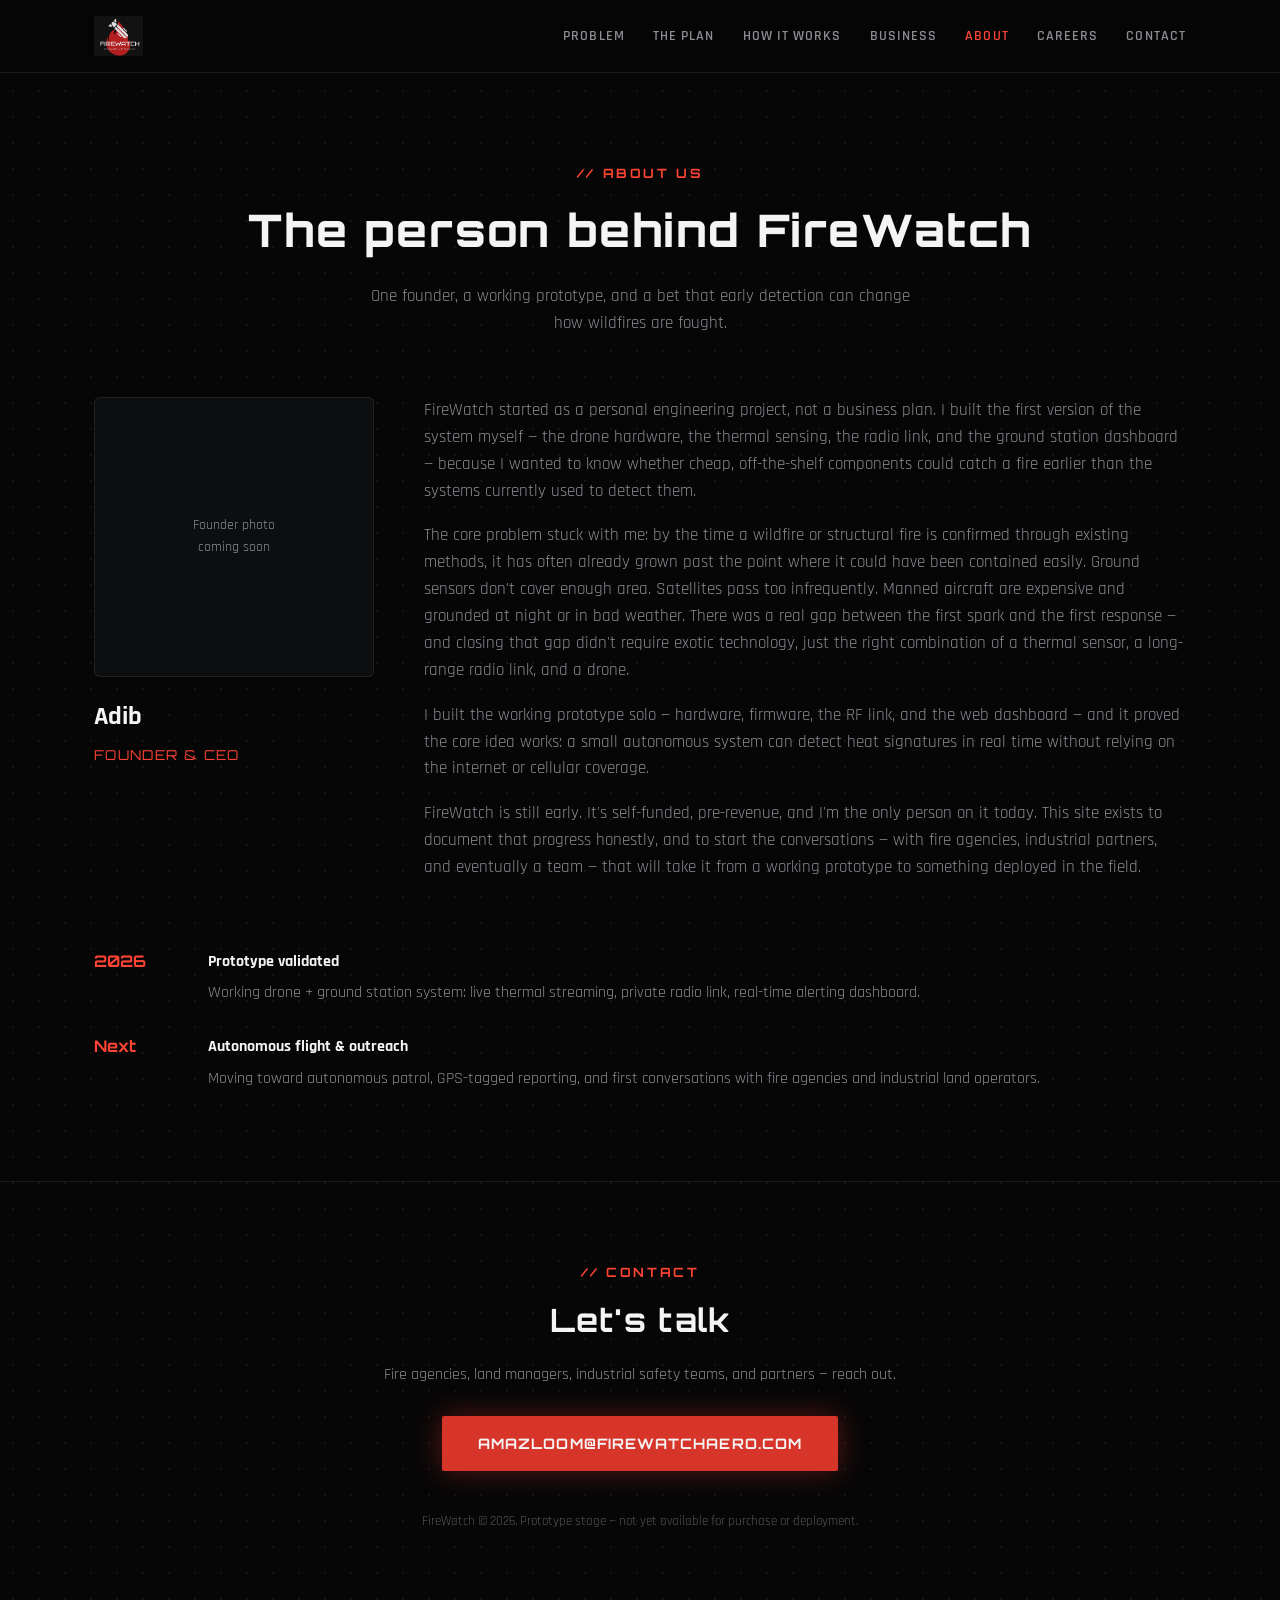
==== about.html @ 7642a11f "Sync local site files" ====
<!DOCTYPE html>
<html lang="en">
<head>
<meta charset="UTF-8">
<meta name="viewport" content="width=device-width, initial-scale=1.0">
<title>About — FireWatch</title>
<meta name="description" content="FireWatch was founded by Adib to close the gap between the first spark and the first responder.">
<link rel="preconnect" href="https://fonts.googleapis.com">
<link rel="preconnect" href="https://fonts.gstatic.com" crossorigin>
<link href="https://fonts.googleapis.com/css2?family=Orbitron:wght@600;700;800;900&family=Rajdhani:wght@400;500;600;700&display=swap" rel="stylesheet">
<link rel="stylesheet" href="assets/styles.css">
<link rel="icon" href="assets/favicon.ico" sizes="any">
<link rel="icon" type="image/png" href="assets/favicon-32.png">
<link rel="apple-touch-icon" href="assets/apple-touch-icon.png">
</head>
<body>

<nav>
  <div class="container">
    <a class="brand-mark" href="index.html">
      <img src="assets/logo.jpg" alt="FireWatch logo">
    </a>
    <ul>
      <li><a href="index.html#problem">Problem</a></li>
      <li><a href="index.html#plan">The Plan</a></li>
      <li><a href="index.html#how">How It Works</a></li>
      <li><a href="index.html#model">Business</a></li>
      <li><a href="about.html" class="active">About</a></li>
      <li><a href="careers.html">Careers</a></li>
      <li><a href="index.html#contact">Contact</a></li>
    </ul>
  </div>
</nav>

<header class="page-hero">
  <div class="container">
    <span class="section-tag">// About Us</span>
    <h1>The person behind FireWatch</h1>
    <p>One founder, a working prototype, and a bet that early detection can change how wildfires are fought.</p>
  </div>
</header>

<section style="border-top: none; padding-top: 0;">
  <div class="container">
    <div class="about-grid">
      <div>
        <div class="about-photo">
          <!-- Replace this placeholder with the founder photo: assets/adib.jpg -->
          <div class="placeholder">Founder photo<br>coming soon</div>
        </div>
        <div class="about-name">Adib</div>
        <div class="about-role">Founder &amp; CEO</div>
      </div>

      <div class="about-text">
        <p>FireWatch started as a personal engineering project, not a business plan. I built the first version of the system myself — the drone hardware, the thermal sensing, the radio link, and the ground station dashboard — because I wanted to know whether cheap, off-the-shelf components could catch a fire earlier than the systems currently used to detect them.</p>
        <p>The core problem stuck with me: by the time a wildfire or structural fire is confirmed through existing methods, it has often already grown past the point where it could have been contained easily. Ground sensors don't cover enough area. Satellites pass too infrequently. Manned aircraft are expensive and grounded at night or in bad weather. There was a real gap between the first spark and the first response — and closing that gap didn't require exotic technology, just the right combination of a thermal sensor, a long-range radio link, and a drone.</p>
        <p>I built the working prototype solo — hardware, firmware, the RF link, and the web dashboard — and it proved the core idea works: a small autonomous system can detect heat signatures in real time without relying on the internet or cellular coverage.</p>
        <p>FireWatch is still early. It's self-funded, pre-revenue, and I'm the only person on it today. This site exists to document that progress honestly, and to start the conversations — with fire agencies, industrial partners, and eventually a team — that will take it from a working prototype to something deployed in the field.</p>
      </div>
    </div>

    <div class="timeline">
      <div class="timeline-item">
        <div class="timeline-year">2026</div>
        <div>
          <h4>Prototype validated</h4>
          <p>Working drone + ground station system: live thermal streaming, private radio link, real-time alerting dashboard.</p>
        </div>
      </div>
      <div class="timeline-item">
        <div class="timeline-year">Next</div>
        <div>
          <h4>Autonomous flight &amp; outreach</h4>
          <p>Moving toward autonomous patrol, GPS-tagged reporting, and first conversations with fire agencies and industrial land operators.</p>
        </div>
      </div>
    </div>
  </div>
</section>

<footer id="contact">
  <div class="container">
    <span class="section-tag">// Contact</span>
    <h2>Let's talk</h2>
    <p>Fire agencies, land managers, industrial safety teams, and partners — reach out.</p>
    <a class="cta-btn" href="mailto:amazloom@firewatchaero.com">amazloom@firewatchaero.com</a>
    <div class="fine-print">FireWatch © 2026. Prototype stage — not yet available for purchase or deployment.</div>
  </div>
</footer>

</body>
</html>
---- assets/styles.css ----
:root {
  --black: #060607;
  --panel: #0D0E10;
  --panel-2: #141517;
  --red: #D8352A;
  --red-glow: #ff4433;
  --white: #F4F4F5;
  --grey: #8B8D93;
  --line: rgba(255,255,255,0.08);
}
* { margin: 0; padding: 0; box-sizing: border-box; }
html { scroll-behavior: smooth; }
body {
  font-family: 'Rajdhani', sans-serif;
  background: var(--black);
  color: var(--white);
  line-height: 1.6;
  background-image:
    radial-gradient(circle, rgba(255,255,255,0.06) 1px, transparent 1px);
  background-size: 26px 26px;
}
.container { max-width: 1140px; margin: 0 auto; padding: 0 24px; }
h1, h2, h3, .brand {
  font-family: 'Orbitron', sans-serif;
  letter-spacing: 0.04em;
}
a { color: var(--red-glow); }

/* NAV */
nav {
  position: sticky; top: 0; z-index: 50;
  background: rgba(6,6,7,0.85);
  backdrop-filter: blur(8px);
  border-bottom: 1px solid var(--line);
}
nav .container {
  display: flex; align-items: center; justify-content: space-between;
  height: 72px;
}
.brand-mark { display: flex; align-items: center; gap: 12px; text-decoration: none; }
.brand-mark img { height: 40px; width: auto; }
.brand-mark span { font-weight: 800; font-size: 1.1rem; }
nav ul { display: flex; gap: 28px; list-style: none; }
nav ul a {
  color: var(--grey); text-decoration: none; font-weight: 600;
  font-size: 0.85rem; letter-spacing: 0.08em; text-transform: uppercase;
  transition: color 0.2s;
}
nav ul a:hover, nav ul a.active { color: var(--red-glow); }

/* HERO */
header.hero {
  padding: 120px 0 90px;
  text-align: center;
  position: relative;
  overflow: hidden;
}
.hero-glow {
  position: absolute;
  top: -180px; left: 50%; transform: translateX(-50%);
  width: 700px; height: 500px;
  background: radial-gradient(circle, rgba(216,53,42,0.35), transparent 65%);
  filter: blur(10px);
  z-index: 0;
}
header.hero .container { position: relative; z-index: 1; }
.hero-logo { width: 220px; margin: 0 auto 20px; display: block; filter: drop-shadow(0 0 40px rgba(216,53,42,0.5)); }
header.hero h1 {
  font-size: 4rem; font-weight: 900; color: var(--white);
  text-shadow: 0 0 30px rgba(216,53,42,0.4);
}
.hero-sub {
  color: var(--red-glow); font-family: 'Orbitron', sans-serif;
  font-weight: 700; font-size: 1.05rem; letter-spacing: 0.25em;
  text-transform: uppercase; margin-top: 14px;
}
.hero-desc {
  color: var(--grey); max-width: 600px; margin: 24px auto 0;
  font-size: 1.15rem;
}
.hero-badge {
  display: inline-block; margin-top: 28px;
  border: 1px solid var(--red); color: var(--red-glow);
  padding: 7px 18px; border-radius: 2px; font-size: 0.8rem;
  font-weight: 700; letter-spacing: 0.12em; text-transform: uppercase;
  font-family: 'Orbitron', sans-serif;
}

/* PAGE HEADER (for About / Careers) */
header.page-hero {
  padding: 90px 0 60px;
  text-align: center;
  position: relative;
  overflow: hidden;
}
header.page-hero .container { position: relative; z-index: 1; }
header.page-hero h1 { font-size: 2.8rem; font-weight: 800; }
header.page-hero p { color: var(--grey); max-width: 560px; margin: 16px auto 0; font-size: 1.05rem; }

/* STATS */
.stats {
  display: grid; grid-template-columns: repeat(3, 1fr); gap: 1px;
  background: var(--line); border: 1px solid var(--line);
  margin-top: 60px;
}
.stat {
  background: var(--panel); padding: 32px 24px; text-align: center;
}
.stat-num {
  font-family: 'Orbitron', sans-serif; font-weight: 800;
  font-size: 2.4rem; color: var(--red-glow);
  text-shadow: 0 0 20px rgba(216,53,42,0.5);
}
.stat-label { color: var(--grey); font-size: 0.9rem; margin-top: 6px; }

section { padding: 90px 0; border-top: 1px solid var(--line); }
.section-tag {
  color: var(--red-glow); font-family: 'Orbitron', sans-serif;
  font-size: 0.8rem; font-weight: 700; letter-spacing: 0.2em;
  text-transform: uppercase; margin-bottom: 12px; display: block;
}
section h2 { font-size: 2.2rem; font-weight: 800; margin-bottom: 20px; }
section > .container > p.lead {
  color: var(--grey); max-width: 700px; font-size: 1.1rem; margin-bottom: 40px;
}

/* PROBLEM CARDS */
.grid-3 { display: grid; grid-template-columns: repeat(3, 1fr); gap: 20px; }
.card {
  background: var(--panel); border: 1px solid var(--line); padding: 28px;
  border-radius: 4px; position: relative; overflow: hidden;
}
.card::before {
  content: ""; position: absolute; top: 0; left: 0; width: 3px; height: 100%;
  background: var(--red);
}
.card h3 { font-size: 1rem; margin-bottom: 10px; font-weight: 700; }
.card p { color: var(--grey); font-size: 0.95rem; }
.card .x { color: var(--red-glow); }

/* PIPELINE */
.pipeline {
  display: grid; grid-template-columns: repeat(5, 1fr); gap: 16px; margin-top: 20px;
}
.pipe-step {
  background: var(--panel); border: 1px solid var(--line); padding: 22px 18px;
  border-radius: 4px; text-align: left; position: relative;
}
.pipe-num {
  font-family: 'Orbitron', sans-serif; color: var(--red-glow);
  font-weight: 800; font-size: 1.4rem; margin-bottom: 10px;
}
.pipe-step h4 { font-size: 0.95rem; margin-bottom: 8px; font-weight: 700; }
.pipe-step p { color: var(--grey); font-size: 0.85rem; }

/* ROADMAP / PLAN - visual diagrams */
.roadmap { display: flex; flex-direction: column; gap: 60px; margin-top: 50px; }
.roadmap-item {
  display: grid; grid-template-columns: 1fr 1fr; gap: 50px; align-items: center;
}
.roadmap-item.reverse { direction: rtl; }
.roadmap-item.reverse > * { direction: ltr; }
.roadmap-visual {
  background: var(--panel); border: 1px solid var(--line); border-radius: 6px;
  padding: 30px; display: flex; align-items: center; justify-content: center;
  min-height: 260px;
}
.roadmap-phase {
  font-family: 'Orbitron', sans-serif; color: var(--red-glow);
  font-size: 0.8rem; font-weight: 700; letter-spacing: 0.15em;
  text-transform: uppercase; margin-bottom: 10px;
}
.roadmap-text h3 { font-size: 1.5rem; margin-bottom: 14px; }
.roadmap-text p { color: var(--grey); font-size: 1rem; }
.roadmap-status {
  display: inline-block; margin-top: 16px; font-size: 0.78rem; font-weight: 700;
  letter-spacing: 0.1em; text-transform: uppercase; padding: 5px 12px; border-radius: 2px;
}
.roadmap-status.live { background: rgba(216,53,42,0.15); color: var(--red-glow); border: 1px solid var(--red); }
.roadmap-status.next { background: rgba(255,255,255,0.06); color: var(--grey); border: 1px solid var(--line); }

/* BUSINESS MODEL */
.model-grid { display: grid; grid-template-columns: repeat(3, 1fr); gap: 20px; }
.model-card {
  background: var(--panel); border: 1px solid var(--line); border-radius: 4px;
  padding: 28px; text-align: center;
}
.model-card.active { border-color: var(--red); background: var(--panel-2); }
.model-tag {
  font-family: 'Orbitron', sans-serif; font-size: 0.7rem; font-weight: 700;
  letter-spacing: 0.15em; text-transform: uppercase; color: var(--grey);
  border: 1px solid var(--line); display: inline-block; padding: 4px 10px; margin-bottom: 16px;
}
.model-card.active .model-tag { color: var(--red-glow); border-color: var(--red); }
.model-card h4 { font-size: 1.1rem; margin-bottom: 10px; }
.model-card p { color: var(--grey); font-size: 0.9rem; }

/* ABOUT PAGE */
.about-grid {
  display: grid; grid-template-columns: 280px 1fr; gap: 50px; align-items: start;
}
.about-photo {
  width: 100%; aspect-ratio: 1/1; border-radius: 6px; overflow: hidden;
  border: 1px solid var(--line); background: var(--panel);
  display: flex; align-items: center; justify-content: center;
}
.about-photo img { width: 100%; height: 100%; object-fit: cover; display: block; }
.about-photo .placeholder { color: var(--grey); font-size: 0.85rem; text-align: center; padding: 20px; }
.about-name { font-size: 1.6rem; font-weight: 800; margin-top: 20px; }
.about-role { color: var(--red-glow); font-family: 'Orbitron', sans-serif; font-size: 0.85rem; letter-spacing: 0.1em; text-transform: uppercase; margin-top: 6px; }
.about-text p { color: var(--grey); font-size: 1.05rem; margin-bottom: 18px; }
.about-text h3 { font-size: 1rem; margin: 10px 0; }

.timeline { margin-top: 50px; display: flex; flex-direction: column; gap: 28px; }
.timeline-item { display: grid; grid-template-columns: 90px 1fr; gap: 24px; }
.timeline-year { font-family: 'Orbitron', sans-serif; color: var(--red-glow); font-weight: 700; }
.timeline-item p { color: var(--grey); }
.timeline-item h4 { font-size: 1rem; margin-bottom: 6px; }

/* CAREERS PAGE */
.careers-empty {
  border: 1px dashed var(--line); border-radius: 6px; padding: 60px 30px;
  text-align: center; background: var(--panel);
}
.careers-empty h3 { font-size: 1.3rem; margin-bottom: 12px; }
.careers-empty p { color: var(--grey); max-width: 480px; margin: 0 auto 24px; }
.roles-list { display: flex; flex-direction: column; gap: 16px; margin-top: 30px; }

/* FOOTER */
footer { padding: 80px 0 100px; border-top: 1px solid var(--line); text-align: center; }
footer h2 { font-size: 2rem; margin-bottom: 16px; }
footer p { color: var(--grey); margin-bottom: 28px; }
.cta-btn {
  display: inline-block; background: var(--red); color: var(--white);
  font-family: 'Orbitron', sans-serif; font-weight: 700; letter-spacing: 0.08em;
  text-transform: uppercase; text-decoration: none; padding: 16px 36px;
  border-radius: 2px; font-size: 0.9rem;
  box-shadow: 0 0 30px rgba(216,53,42,0.4);
}
.fine-print { margin-top: 40px; color: #55565C; font-size: 0.8rem; }

@media (max-width: 900px) {
  .grid-3, .model-grid { grid-template-columns: 1fr; }
  .pipeline { grid-template-columns: 1fr 1fr; }
  .roadmap-item, .roadmap-item.reverse { grid-template-columns: 1fr; direction: ltr; }
  .about-grid { grid-template-columns: 1fr; }
  .about-photo { max-width: 280px; }
}
@media (max-width: 600px) {
  header.hero h1 { font-size: 2.6rem; }
  .stats { grid-template-columns: 1fr; }
  .pipeline { grid-template-columns: 1fr; }
  nav ul { display: none; }
  .timeline-item { grid-template-columns: 1fr; }
}
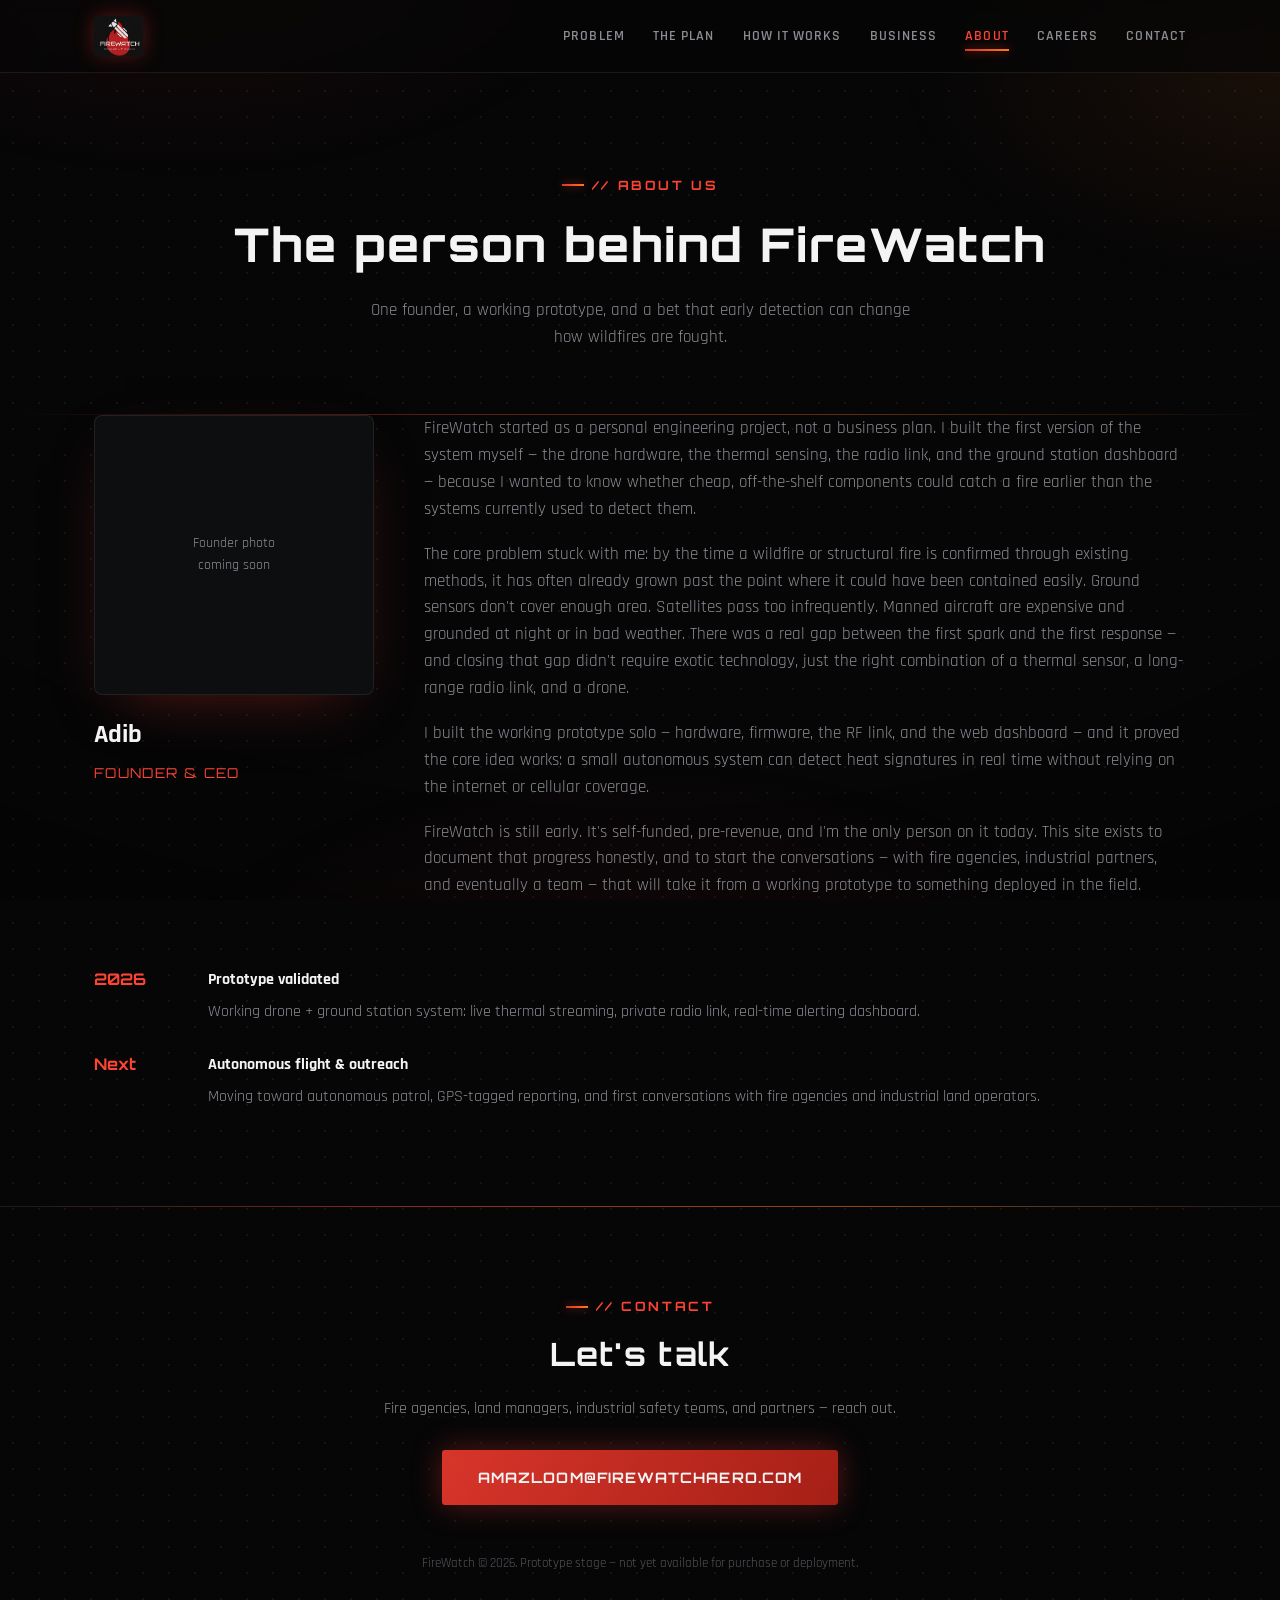
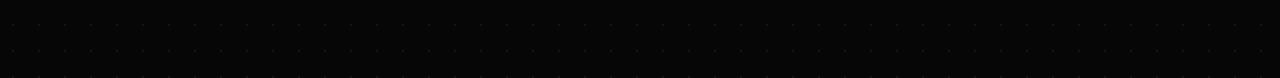
==== commit 2c0a9532: "Add cinematic fire/ember redesign - Hero ember particle canvas + rotating thermal-scan reticle - Hea" ====
--- a/about.html
+++ b/about.html
@@ -89,5 +89,6 @@
   </div>
 </footer>
 
+<script src="assets/fx.js" defer></script>
 </body>
 </html>
--- a/assets/styles.css
+++ b/assets/styles.css
@@ -4,9 +4,13 @@
   --panel-2: #141517;
   --red: #D8352A;
   --red-glow: #ff4433;
+  --red-deep: #a51f16;
+  --ember: #ff7a18;
+  --amber: #ffb020;
   --white: #F4F4F5;
   --grey: #8B8D93;
   --line: rgba(255,255,255,0.08);
+  --ease: cubic-bezier(0.22, 1, 0.36, 1);
 }
 * { margin: 0; padding: 0; box-sizing: border-box; }
 html { scroll-behavior: smooth; }
@@ -16,9 +20,35 @@
   color: var(--white);
   line-height: 1.6;
   background-image:
-    radial-gradient(circle, rgba(255,255,255,0.06) 1px, transparent 1px);
+    radial-gradient(circle, rgba(255,255,255,0.055) 1px, transparent 1px);
   background-size: 26px 26px;
-}
+  overflow-x: hidden;
+}
+/* Ambient ember haze drifting behind everything */
+body::before {
+  content: "";
+  position: fixed; inset: 0;
+  z-index: -2;
+  pointer-events: none;
+  background:
+    radial-gradient(60vw 50vh at 15% -10%, rgba(216,53,42,0.10), transparent 60%),
+    radial-gradient(50vw 40vh at 100% 8%, rgba(255,122,24,0.08), transparent 60%),
+    radial-gradient(70vw 60vh at 50% 120%, rgba(216,53,42,0.10), transparent 60%);
+  animation: hazeDrift 26s ease-in-out infinite alternate;
+}
+/* Vignette to focus the eye */
+body::after {
+  content: "";
+  position: fixed; inset: 0;
+  z-index: -1;
+  pointer-events: none;
+  background: radial-gradient(120vw 90vh at 50% 40%, transparent 55%, rgba(0,0,0,0.55) 100%);
+}
+@keyframes hazeDrift {
+  0%   { transform: translate3d(0,0,0) scale(1); opacity: 0.9; }
+  100% { transform: translate3d(0,-2%,0) scale(1.06); opacity: 1; }
+}
+
 .container { max-width: 1140px; margin: 0 auto; padding: 0 24px; }
 h1, h2, h3, .brand {
   font-family: 'Orbitron', sans-serif;
@@ -26,48 +56,111 @@
 }
 a { color: var(--red-glow); }
 
+::selection { background: rgba(216,53,42,0.35); color: #fff; }
+
 /* NAV */
 nav {
   position: sticky; top: 0; z-index: 50;
-  background: rgba(6,6,7,0.85);
+  background: rgba(6,6,7,0.7);
   backdrop-filter: blur(8px);
   border-bottom: 1px solid var(--line);
+  transition: background 0.35s var(--ease), height 0.35s var(--ease), border-color 0.35s;
+}
+nav.scrolled {
+  background: rgba(6,6,7,0.92);
+  border-bottom-color: rgba(216,53,42,0.35);
 }
 nav .container {
   display: flex; align-items: center; justify-content: space-between;
   height: 72px;
-}
+  transition: height 0.35s var(--ease);
+}
+nav.scrolled .container { height: 60px; }
 .brand-mark { display: flex; align-items: center; gap: 12px; text-decoration: none; }
-.brand-mark img { height: 40px; width: auto; }
+.brand-mark img { height: 40px; width: auto; transition: transform 0.35s var(--ease), filter 0.35s; filter: drop-shadow(0 0 10px rgba(216,53,42,0.35)); }
+.brand-mark:hover img { transform: scale(1.06) rotate(-2deg); filter: drop-shadow(0 0 16px rgba(255,68,51,0.7)); }
+nav.scrolled .brand-mark img { height: 34px; }
 .brand-mark span { font-weight: 800; font-size: 1.1rem; }
 nav ul { display: flex; gap: 28px; list-style: none; }
 nav ul a {
   color: var(--grey); text-decoration: none; font-weight: 600;
   font-size: 0.85rem; letter-spacing: 0.08em; text-transform: uppercase;
-  transition: color 0.2s;
+  transition: color 0.2s; position: relative; padding: 4px 0;
+}
+nav ul a::after {
+  content: ""; position: absolute; left: 0; bottom: -2px;
+  width: 0; height: 2px;
+  background: linear-gradient(90deg, var(--red), var(--ember));
+  box-shadow: 0 0 10px rgba(255,68,51,0.7);
+  transition: width 0.3s var(--ease);
 }
 nav ul a:hover, nav ul a.active { color: var(--red-glow); }
+nav ul a:hover::after, nav ul a.active::after { width: 100%; }
 
 /* HERO */
 header.hero {
-  padding: 120px 0 90px;
+  padding: 130px 0 96px;
   text-align: center;
   position: relative;
   overflow: hidden;
 }
+/* Ember particle canvas + scan reticle sit behind hero content */
+.ember-canvas {
+  position: absolute; inset: 0;
+  width: 100%; height: 100%;
+  z-index: 0; pointer-events: none;
+  opacity: 0.9;
+}
 .hero-glow {
   position: absolute;
   top: -180px; left: 50%; transform: translateX(-50%);
-  width: 700px; height: 500px;
-  background: radial-gradient(circle, rgba(216,53,42,0.35), transparent 65%);
-  filter: blur(10px);
+  width: 760px; height: 540px;
+  background: radial-gradient(circle, rgba(216,53,42,0.38), transparent 65%);
+  filter: blur(12px);
   z-index: 0;
-}
-header.hero .container { position: relative; z-index: 1; }
-.hero-logo { width: 220px; margin: 0 auto 20px; display: block; filter: drop-shadow(0 0 40px rgba(216,53,42,0.5)); }
+  animation: glowPulse 5s ease-in-out infinite;
+}
+@keyframes glowPulse {
+  0%, 100% { opacity: 0.75; transform: translateX(-50%) scale(1); }
+  50%      { opacity: 1;    transform: translateX(-50%) scale(1.05); }
+}
+/* Rotating thermal targeting reticle — the "drone scan" motif */
+.hero-reticle {
+  position: absolute; top: 50%; left: 50%;
+  width: 620px; height: 620px; margin: -310px 0 0 -310px;
+  z-index: 0; pointer-events: none; opacity: 0.5;
+}
+.hero-reticle .ring { transform-box: fill-box; transform-origin: center; }
+.hero-reticle .ring-slow { animation: spin 40s linear infinite; }
+.hero-reticle .ring-fast { animation: spin 18s linear infinite reverse; }
+.hero-reticle .sweep {
+  transform-box: fill-box; transform-origin: center;
+  animation: spin 6s linear infinite;
+}
+@keyframes spin { to { transform: rotate(360deg); } }
+header.hero .container { position: relative; z-index: 2; }
+.hero-logo {
+  width: 220px; margin: 0 auto 20px; display: block;
+  filter: drop-shadow(0 0 40px rgba(216,53,42,0.5));
+  animation: floaty 6s ease-in-out infinite;
+}
+@keyframes floaty {
+  0%, 100% { transform: translateY(0); }
+  50%      { transform: translateY(-10px); }
+}
 header.hero h1 {
-  font-size: 4rem; font-weight: 900; color: var(--white);
-  text-shadow: 0 0 30px rgba(216,53,42,0.4);
+  font-size: 4.2rem; font-weight: 900; color: var(--white);
+  text-shadow: 0 0 30px rgba(216,53,42,0.45);
+  background: linear-gradient(180deg, #fff 0%, #ffe9d6 45%, var(--red-glow) 120%);
+  -webkit-background-clip: text; background-clip: text;
+  -webkit-text-fill-color: transparent;
+  animation: flicker 4.5s ease-in-out infinite;
+}
+@keyframes flicker {
+  0%, 100%   { filter: drop-shadow(0 0 18px rgba(216,53,42,0.35)); }
+  48%        { filter: drop-shadow(0 0 26px rgba(255,122,24,0.55)); }
+  50%        { filter: drop-shadow(0 0 12px rgba(216,53,42,0.30)); }
+  52%        { filter: drop-shadow(0 0 28px rgba(255,122,24,0.6)); }
 }
 .hero-sub {
   color: var(--red-glow); font-family: 'Orbitron', sans-serif;
@@ -75,7 +168,7 @@
   text-transform: uppercase; margin-top: 14px;
 }
 .hero-desc {
-  color: var(--grey); max-width: 600px; margin: 24px auto 0;
+  color: var(--grey); max-width: 620px; margin: 24px auto 0;
   font-size: 1.15rem;
 }
 .hero-badge {
@@ -84,17 +177,25 @@
   padding: 7px 18px; border-radius: 2px; font-size: 0.8rem;
   font-weight: 700; letter-spacing: 0.12em; text-transform: uppercase;
   font-family: 'Orbitron', sans-serif;
-}
+  position: relative; overflow: hidden;
+}
+.hero-badge::before {
+  content: ""; position: absolute; inset: 0;
+  background: linear-gradient(120deg, transparent 30%, rgba(255,122,24,0.35) 50%, transparent 70%);
+  transform: translateX(-120%);
+  animation: sweepShine 4s ease-in-out infinite;
+}
+@keyframes sweepShine { 0%,60% { transform: translateX(-120%); } 100% { transform: translateX(120%); } }
 
 /* PAGE HEADER (for About / Careers) */
 header.page-hero {
-  padding: 90px 0 60px;
+  padding: 96px 0 64px;
   text-align: center;
   position: relative;
   overflow: hidden;
 }
 header.page-hero .container { position: relative; z-index: 1; }
-header.page-hero h1 { font-size: 2.8rem; font-weight: 800; }
+header.page-hero h1 { font-size: 2.9rem; font-weight: 800; }
 header.page-hero p { color: var(--grey); max-width: 560px; margin: 16px auto 0; font-size: 1.05rem; }
 
 /* STATS */
@@ -102,24 +203,42 @@
   display: grid; grid-template-columns: repeat(3, 1fr); gap: 1px;
   background: var(--line); border: 1px solid var(--line);
   margin-top: 60px;
+  border-radius: 6px; overflow: hidden;
 }
 .stat {
-  background: var(--panel); padding: 32px 24px; text-align: center;
-}
+  background: var(--panel); padding: 34px 24px; text-align: center;
+  transition: background 0.3s, box-shadow 0.3s;
+  position: relative;
+}
+.stat:hover { background: var(--panel-2); box-shadow: inset 0 -2px 0 var(--red); }
 .stat-num {
   font-family: 'Orbitron', sans-serif; font-weight: 800;
-  font-size: 2.4rem; color: var(--red-glow);
-  text-shadow: 0 0 20px rgba(216,53,42,0.5);
+  font-size: 2.5rem;
+  background: linear-gradient(180deg, #fff, var(--red-glow));
+  -webkit-background-clip: text; background-clip: text; -webkit-text-fill-color: transparent;
+  text-shadow: 0 0 20px rgba(216,53,42,0.35);
+  font-variant-numeric: tabular-nums;
 }
 .stat-label { color: var(--grey); font-size: 0.9rem; margin-top: 6px; }
 
-section { padding: 90px 0; border-top: 1px solid var(--line); }
+section { padding: 96px 0; position: relative; border-top: 1px solid var(--line); }
+/* Ember gradient divider on top of each section */
+section::before {
+  content: ""; position: absolute; top: -1px; left: 0; right: 0; height: 1px;
+  background: linear-gradient(90deg, transparent, rgba(216,53,42,0.6), rgba(255,122,24,0.5), transparent);
+  opacity: 0.7;
+}
 .section-tag {
   color: var(--red-glow); font-family: 'Orbitron', sans-serif;
   font-size: 0.8rem; font-weight: 700; letter-spacing: 0.2em;
-  text-transform: uppercase; margin-bottom: 12px; display: block;
-}
-section h2 { font-size: 2.2rem; font-weight: 800; margin-bottom: 20px; }
+  text-transform: uppercase; margin-bottom: 12px; display: inline-flex; align-items: center; gap: 8px;
+}
+.section-tag::before {
+  content: ""; width: 22px; height: 2px;
+  background: linear-gradient(90deg, var(--red), var(--ember));
+  box-shadow: 0 0 8px rgba(255,68,51,0.6);
+}
+section h2 { font-size: 2.3rem; font-weight: 800; margin-bottom: 20px; }
 section > .container > p.lead {
   color: var(--grey); max-width: 700px; font-size: 1.1rem; margin-bottom: 40px;
 }
@@ -128,12 +247,28 @@
 .grid-3 { display: grid; grid-template-columns: repeat(3, 1fr); gap: 20px; }
 .card {
   background: var(--panel); border: 1px solid var(--line); padding: 28px;
-  border-radius: 4px; position: relative; overflow: hidden;
+  border-radius: 6px; position: relative; overflow: hidden;
+  transition: transform 0.4s var(--ease), border-color 0.4s, box-shadow 0.4s, background 0.4s;
 }
 .card::before {
   content: ""; position: absolute; top: 0; left: 0; width: 3px; height: 100%;
-  background: var(--red);
-}
+  background: linear-gradient(180deg, var(--red), var(--ember));
+  transform: scaleY(0.35); transform-origin: top; transition: transform 0.4s var(--ease);
+}
+/* Radial glow that follows the pointer (set via JS custom props) */
+.card::after {
+  content: ""; position: absolute; inset: 0; pointer-events: none;
+  background: radial-gradient(240px circle at var(--mx, 50%) var(--my, 0%), rgba(255,122,24,0.14), transparent 60%);
+  opacity: 0; transition: opacity 0.4s;
+}
+.card:hover {
+  transform: translateY(-6px);
+  border-color: rgba(216,53,42,0.45);
+  background: var(--panel-2);
+  box-shadow: 0 18px 50px -20px rgba(216,53,42,0.55);
+}
+.card:hover::before { transform: scaleY(1); }
+.card:hover::after { opacity: 1; }
 .card h3 { font-size: 1rem; margin-bottom: 10px; font-weight: 700; }
 .card p { color: var(--grey); font-size: 0.95rem; }
 .card .x { color: var(--red-glow); }
@@ -144,11 +279,19 @@
 }
 .pipe-step {
   background: var(--panel); border: 1px solid var(--line); padding: 22px 18px;
-  border-radius: 4px; text-align: left; position: relative;
+  border-radius: 6px; text-align: left; position: relative; overflow: hidden;
+  transition: transform 0.35s var(--ease), border-color 0.35s, box-shadow 0.35s;
+}
+.pipe-step:hover {
+  transform: translateY(-5px);
+  border-color: rgba(216,53,42,0.4);
+  box-shadow: 0 14px 40px -20px rgba(216,53,42,0.6);
 }
 .pipe-num {
-  font-family: 'Orbitron', sans-serif; color: var(--red-glow);
-  font-weight: 800; font-size: 1.4rem; margin-bottom: 10px;
+  font-family: 'Orbitron', sans-serif;
+  background: linear-gradient(180deg, var(--ember), var(--red));
+  -webkit-background-clip: text; background-clip: text; -webkit-text-fill-color: transparent;
+  font-weight: 800; font-size: 1.5rem; margin-bottom: 10px;
 }
 .pipe-step h4 { font-size: 0.95rem; margin-bottom: 8px; font-weight: 700; }
 .pipe-step p { color: var(--grey); font-size: 0.85rem; }
@@ -161,31 +304,60 @@
 .roadmap-item.reverse { direction: rtl; }
 .roadmap-item.reverse > * { direction: ltr; }
 .roadmap-visual {
-  background: var(--panel); border: 1px solid var(--line); border-radius: 6px;
+  background:
+    radial-gradient(120% 120% at 50% 0%, rgba(216,53,42,0.06), transparent 60%),
+    var(--panel);
+  border: 1px solid var(--line); border-radius: 8px;
   padding: 30px; display: flex; align-items: center; justify-content: center;
-  min-height: 260px;
+  min-height: 260px; position: relative; overflow: hidden;
+  transition: border-color 0.4s, box-shadow 0.4s;
+}
+.roadmap-visual:hover { border-color: rgba(216,53,42,0.4); box-shadow: 0 20px 60px -30px rgba(216,53,42,0.6); }
+/* Flowing dashed comms/flight lines inside the SVGs */
+.roadmap-visual svg [stroke-dasharray] { animation: dashFlow 2.6s linear infinite; }
+@keyframes dashFlow { to { stroke-dashoffset: -24; } }
+/* Pulsing red hotspots inside the SVGs */
+.roadmap-visual svg circle[fill="#D8352A"] {
+  transform-box: fill-box; transform-origin: center;
+  animation: hotspot 2.2s ease-in-out infinite;
+}
+@keyframes hotspot {
+  0%, 100% { opacity: 0.65; transform: scale(0.85); }
+  50%      { opacity: 1;    transform: scale(1.25); }
 }
 .roadmap-phase {
   font-family: 'Orbitron', sans-serif; color: var(--red-glow);
   font-size: 0.8rem; font-weight: 700; letter-spacing: 0.15em;
   text-transform: uppercase; margin-bottom: 10px;
 }
-.roadmap-text h3 { font-size: 1.5rem; margin-bottom: 14px; }
+.roadmap-text h3 { font-size: 1.6rem; margin-bottom: 14px; }
 .roadmap-text p { color: var(--grey); font-size: 1rem; }
 .roadmap-status {
   display: inline-block; margin-top: 16px; font-size: 0.78rem; font-weight: 700;
   letter-spacing: 0.1em; text-transform: uppercase; padding: 5px 12px; border-radius: 2px;
 }
 .roadmap-status.live { background: rgba(216,53,42,0.15); color: var(--red-glow); border: 1px solid var(--red); }
+.roadmap-status.live::before {
+  content: ""; display: inline-block; width: 7px; height: 7px; border-radius: 50%;
+  background: var(--red-glow); margin-right: 7px; vertical-align: middle;
+  box-shadow: 0 0 0 0 rgba(255,68,51,0.7); animation: livePulse 1.8s infinite;
+}
+@keyframes livePulse {
+  0%   { box-shadow: 0 0 0 0 rgba(255,68,51,0.6); }
+  70%  { box-shadow: 0 0 0 8px rgba(255,68,51,0); }
+  100% { box-shadow: 0 0 0 0 rgba(255,68,51,0); }
+}
 .roadmap-status.next { background: rgba(255,255,255,0.06); color: var(--grey); border: 1px solid var(--line); }
 
 /* BUSINESS MODEL */
 .model-grid { display: grid; grid-template-columns: repeat(3, 1fr); gap: 20px; }
 .model-card {
-  background: var(--panel); border: 1px solid var(--line); border-radius: 4px;
+  background: var(--panel); border: 1px solid var(--line); border-radius: 6px;
   padding: 28px; text-align: center;
-}
-.model-card.active { border-color: var(--red); background: var(--panel-2); }
+  transition: transform 0.35s var(--ease), border-color 0.35s, box-shadow 0.35s;
+}
+.model-card:hover { transform: translateY(-5px); border-color: rgba(216,53,42,0.4); box-shadow: 0 16px 44px -24px rgba(216,53,42,0.6); }
+.model-card.active { border-color: var(--red); background: var(--panel-2); box-shadow: 0 0 40px -18px rgba(216,53,42,0.6); }
 .model-tag {
   font-family: 'Orbitron', sans-serif; font-size: 0.7rem; font-weight: 700;
   letter-spacing: 0.15em; text-transform: uppercase; color: var(--grey);
@@ -200,9 +372,10 @@
   display: grid; grid-template-columns: 280px 1fr; gap: 50px; align-items: start;
 }
 .about-photo {
-  width: 100%; aspect-ratio: 1/1; border-radius: 6px; overflow: hidden;
+  width: 100%; aspect-ratio: 1/1; border-radius: 8px; overflow: hidden;
   border: 1px solid var(--line); background: var(--panel);
   display: flex; align-items: center; justify-content: center;
+  box-shadow: 0 20px 60px -30px rgba(216,53,42,0.5);
 }
 .about-photo img { width: 100%; height: 100%; object-fit: cover; display: block; }
 .about-photo .placeholder { color: var(--grey); font-size: 0.85rem; text-align: center; padding: 20px; }
@@ -211,15 +384,15 @@
 .about-text p { color: var(--grey); font-size: 1.05rem; margin-bottom: 18px; }
 .about-text h3 { font-size: 1rem; margin: 10px 0; }
 
-.timeline { margin-top: 50px; display: flex; flex-direction: column; gap: 28px; }
-.timeline-item { display: grid; grid-template-columns: 90px 1fr; gap: 24px; }
+.timeline { margin-top: 50px; display: flex; flex-direction: column; gap: 28px; position: relative; }
+.timeline-item { display: grid; grid-template-columns: 90px 1fr; gap: 24px; position: relative; }
 .timeline-year { font-family: 'Orbitron', sans-serif; color: var(--red-glow); font-weight: 700; }
 .timeline-item p { color: var(--grey); }
 .timeline-item h4 { font-size: 1rem; margin-bottom: 6px; }
 
 /* CAREERS PAGE */
 .careers-empty {
-  border: 1px dashed var(--line); border-radius: 6px; padding: 60px 30px;
+  border: 1px dashed var(--line); border-radius: 8px; padding: 60px 30px;
   text-align: center; background: var(--panel);
 }
 .careers-empty h3 { font-size: 1.3rem; margin-bottom: 12px; }
@@ -227,17 +400,39 @@
 .roles-list { display: flex; flex-direction: column; gap: 16px; margin-top: 30px; }
 
 /* FOOTER */
-footer { padding: 80px 0 100px; border-top: 1px solid var(--line); text-align: center; }
+footer { padding: 84px 0 104px; border-top: 1px solid var(--line); text-align: center; position: relative; }
+footer::before {
+  content: ""; position: absolute; top: -1px; left: 0; right: 0; height: 1px;
+  background: linear-gradient(90deg, transparent, rgba(216,53,42,0.6), rgba(255,122,24,0.5), transparent);
+}
 footer h2 { font-size: 2rem; margin-bottom: 16px; }
 footer p { color: var(--grey); margin-bottom: 28px; }
 .cta-btn {
-  display: inline-block; background: var(--red); color: var(--white);
+  display: inline-block; background: linear-gradient(120deg, var(--red), var(--red-deep));
+  color: var(--white);
   font-family: 'Orbitron', sans-serif; font-weight: 700; letter-spacing: 0.08em;
   text-transform: uppercase; text-decoration: none; padding: 16px 36px;
-  border-radius: 2px; font-size: 0.9rem;
+  border-radius: 3px; font-size: 0.9rem;
   box-shadow: 0 0 30px rgba(216,53,42,0.4);
-}
+  position: relative; overflow: hidden;
+  transition: transform 0.3s var(--ease), box-shadow 0.3s;
+}
+.cta-btn::before {
+  content: ""; position: absolute; inset: 0;
+  background: linear-gradient(120deg, transparent 30%, rgba(255,255,255,0.35) 50%, transparent 70%);
+  transform: translateX(-130%); transition: transform 0.6s var(--ease);
+}
+.cta-btn:hover { transform: translateY(-3px); box-shadow: 0 10px 40px rgba(216,53,42,0.6); }
+.cta-btn:hover::before { transform: translateX(130%); }
 .fine-print { margin-top: 40px; color: #55565C; font-size: 0.8rem; }
+
+/* SCROLL REVEAL (only active when JS adds .fx-ready, so no-JS keeps content visible) */
+.fx-ready [data-reveal] { opacity: 0; transform: translateY(28px); }
+.fx-ready [data-reveal].in-view {
+  opacity: 1; transform: none;
+  transition: opacity 0.7s var(--ease), transform 0.7s var(--ease);
+  transition-delay: var(--reveal-delay, 0s);
+}
 
 @media (max-width: 900px) {
   .grid-3, .model-grid { grid-template-columns: 1fr; }
@@ -245,11 +440,25 @@
   .roadmap-item, .roadmap-item.reverse { grid-template-columns: 1fr; direction: ltr; }
   .about-grid { grid-template-columns: 1fr; }
   .about-photo { max-width: 280px; }
+  .hero-reticle { width: 440px; height: 440px; margin: -220px 0 0 -220px; }
 }
 @media (max-width: 600px) {
-  header.hero h1 { font-size: 2.6rem; }
+  header.hero h1 { font-size: 2.7rem; }
   .stats { grid-template-columns: 1fr; }
   .pipeline { grid-template-columns: 1fr; }
   nav ul { display: none; }
   .timeline-item { grid-template-columns: 1fr; }
-}
+  .hero-reticle { display: none; }
+}
+
+/* Respect users who prefer reduced motion */
+@media (prefers-reduced-motion: reduce) {
+  *, *::before, *::after {
+    animation-duration: 0.001ms !important;
+    animation-iteration-count: 1 !important;
+    transition-duration: 0.001ms !important;
+    scroll-behavior: auto !important;
+  }
+  .ember-canvas, .hero-reticle { display: none; }
+  .fx-ready [data-reveal] { opacity: 1 !important; transform: none !important; }
+}
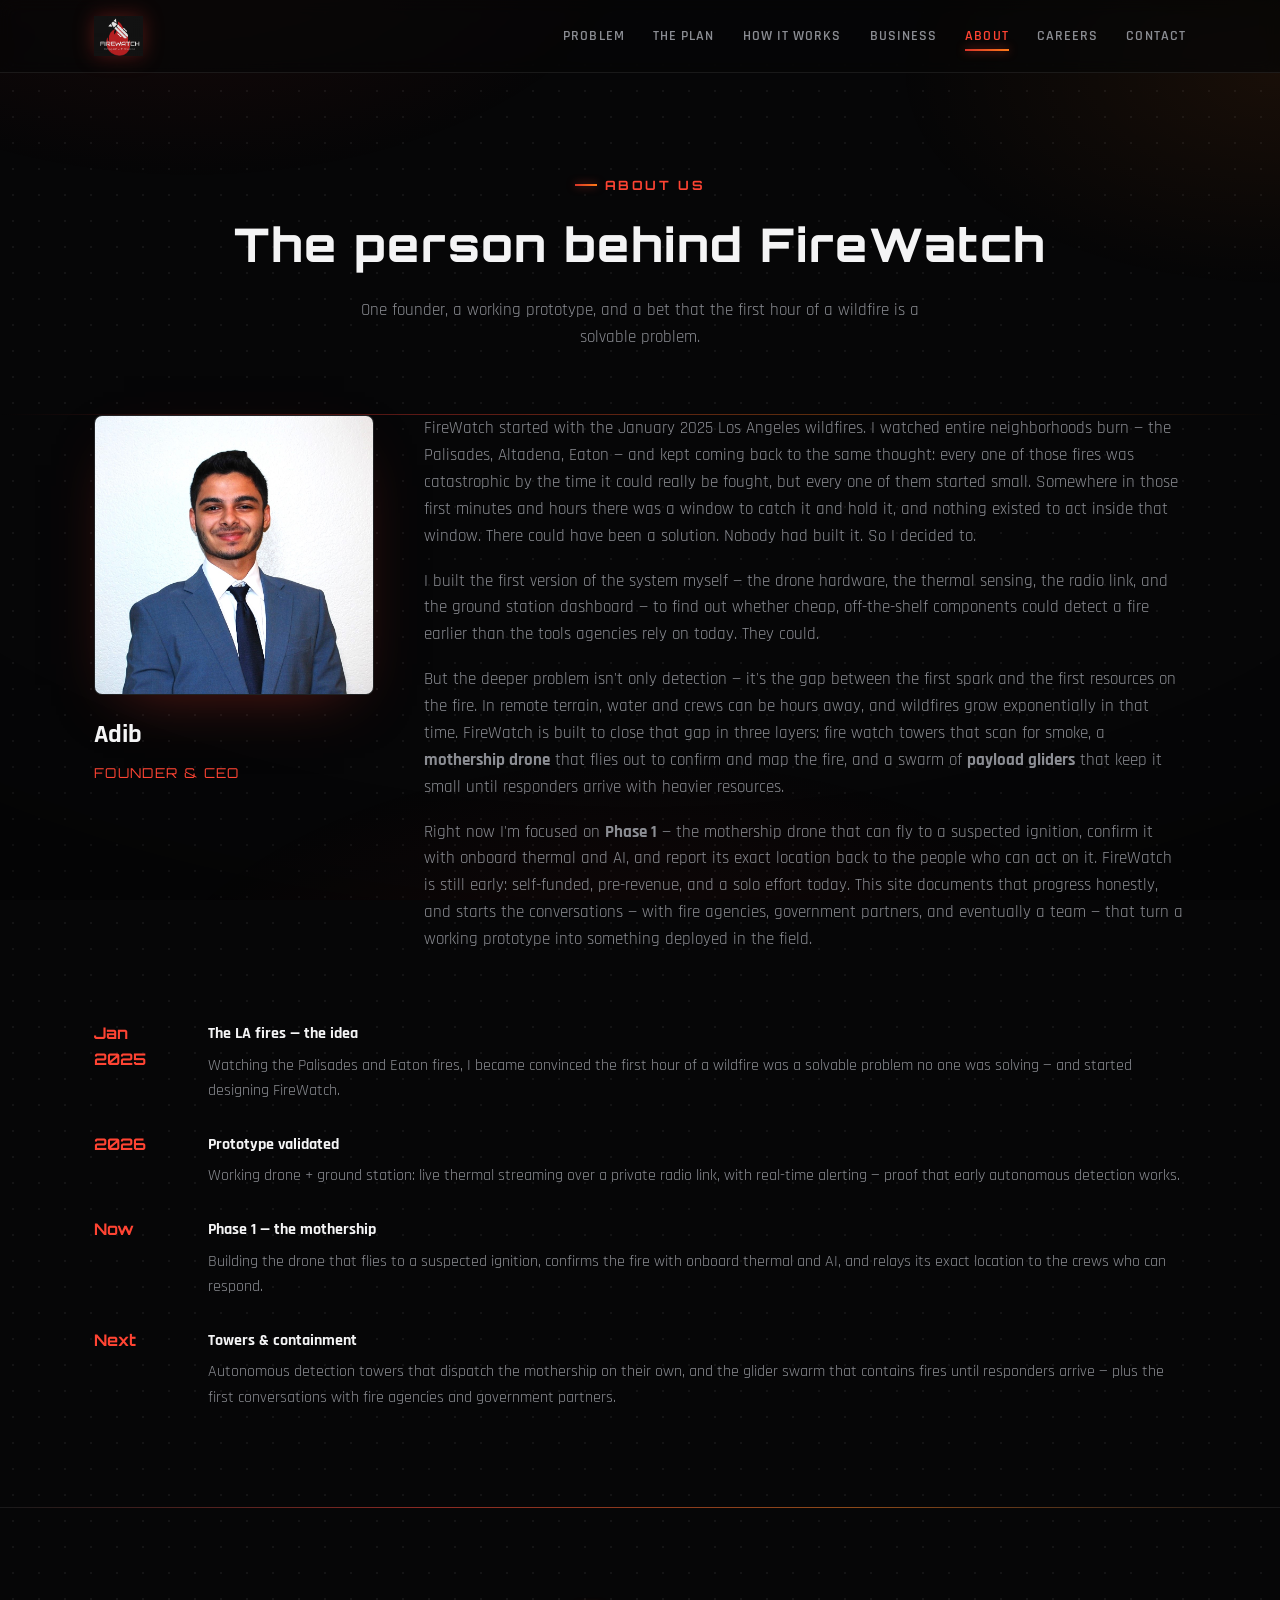
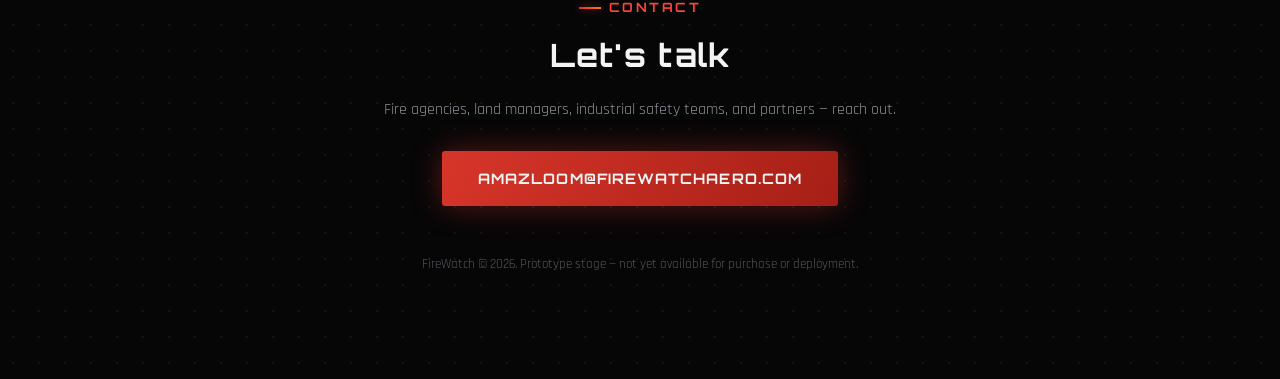
==== commit b50fd897: "Rework content: real problem, 3-phase plan, gov model, founder story - Hero: new tagline; larger log" ====
--- a/about.html
+++ b/about.html
@@ -34,9 +34,9 @@
 
 <header class="page-hero">
   <div class="container">
-    <span class="section-tag">// About Us</span>
+    <span class="section-tag">About Us</span>
     <h1>The person behind FireWatch</h1>
-    <p>One founder, a working prototype, and a bet that early detection can change how wildfires are fought.</p>
+    <p>One founder, a working prototype, and a bet that the first hour of a wildfire is a solvable problem.</p>
   </div>
 </header>
 
@@ -45,34 +45,47 @@
     <div class="about-grid">
       <div>
         <div class="about-photo">
-          <!-- Replace this placeholder with the founder photo: assets/adib.jpg -->
-          <div class="placeholder">Founder photo<br>coming soon</div>
+          <img src="assets/adib.jpg" alt="Adib, founder of FireWatch">
         </div>
         <div class="about-name">Adib</div>
         <div class="about-role">Founder &amp; CEO</div>
       </div>
 
       <div class="about-text">
-        <p>FireWatch started as a personal engineering project, not a business plan. I built the first version of the system myself — the drone hardware, the thermal sensing, the radio link, and the ground station dashboard — because I wanted to know whether cheap, off-the-shelf components could catch a fire earlier than the systems currently used to detect them.</p>
-        <p>The core problem stuck with me: by the time a wildfire or structural fire is confirmed through existing methods, it has often already grown past the point where it could have been contained easily. Ground sensors don't cover enough area. Satellites pass too infrequently. Manned aircraft are expensive and grounded at night or in bad weather. There was a real gap between the first spark and the first response — and closing that gap didn't require exotic technology, just the right combination of a thermal sensor, a long-range radio link, and a drone.</p>
-        <p>I built the working prototype solo — hardware, firmware, the RF link, and the web dashboard — and it proved the core idea works: a small autonomous system can detect heat signatures in real time without relying on the internet or cellular coverage.</p>
-        <p>FireWatch is still early. It's self-funded, pre-revenue, and I'm the only person on it today. This site exists to document that progress honestly, and to start the conversations — with fire agencies, industrial partners, and eventually a team — that will take it from a working prototype to something deployed in the field.</p>
+        <p>FireWatch started with the January 2025 Los Angeles wildfires. I watched entire neighborhoods burn — the Palisades, Altadena, Eaton — and kept coming back to the same thought: every one of those fires was catastrophic by the time it could really be fought, but every one of them started small. Somewhere in those first minutes and hours there was a window to catch it and hold it, and nothing existed to act inside that window. There could have been a solution. Nobody had built it. So I decided to.</p>
+        <p>I built the first version of the system myself — the drone hardware, the thermal sensing, the radio link, and the ground station dashboard — to find out whether cheap, off-the-shelf components could detect a fire earlier than the tools agencies rely on today. They could.</p>
+        <p>But the deeper problem isn't only detection — it's the gap between the first spark and the first resources on the fire. In remote terrain, water and crews can be hours away, and wildfires grow exponentially in that time. FireWatch is built to close that gap in three layers: fire watch towers that scan for smoke, a <strong>mothership drone</strong> that flies out to confirm and map the fire, and a swarm of <strong>payload gliders</strong> that keep it small until responders arrive with heavier resources.</p>
+        <p>Right now I'm focused on <strong>Phase 1</strong> — the mothership drone that can fly to a suspected ignition, confirm it with onboard thermal and AI, and report its exact location back to the people who can act on it. FireWatch is still early: self-funded, pre-revenue, and a solo effort today. This site documents that progress honestly, and starts the conversations — with fire agencies, government partners, and eventually a team — that turn a working prototype into something deployed in the field.</p>
       </div>
     </div>
 
     <div class="timeline">
       <div class="timeline-item">
+        <div class="timeline-year">Jan 2025</div>
+        <div>
+          <h4>The LA fires — the idea</h4>
+          <p>Watching the Palisades and Eaton fires, I became convinced the first hour of a wildfire was a solvable problem no one was solving — and started designing FireWatch.</p>
+        </div>
+      </div>
+      <div class="timeline-item">
         <div class="timeline-year">2026</div>
         <div>
           <h4>Prototype validated</h4>
-          <p>Working drone + ground station system: live thermal streaming, private radio link, real-time alerting dashboard.</p>
+          <p>Working drone + ground station: live thermal streaming over a private radio link, with real-time alerting — proof that early autonomous detection works.</p>
+        </div>
+      </div>
+      <div class="timeline-item">
+        <div class="timeline-year">Now</div>
+        <div>
+          <h4>Phase 1 — the mothership</h4>
+          <p>Building the drone that flies to a suspected ignition, confirms the fire with onboard thermal and AI, and relays its exact location to the crews who can respond.</p>
         </div>
       </div>
       <div class="timeline-item">
         <div class="timeline-year">Next</div>
         <div>
-          <h4>Autonomous flight &amp; outreach</h4>
-          <p>Moving toward autonomous patrol, GPS-tagged reporting, and first conversations with fire agencies and industrial land operators.</p>
+          <h4>Towers &amp; containment</h4>
+          <p>Autonomous detection towers that dispatch the mothership on their own, and the glider swarm that contains fires until responders arrive — plus the first conversations with fire agencies and government partners.</p>
         </div>
       </div>
     </div>
@@ -81,7 +94,7 @@
 
 <footer id="contact">
   <div class="container">
-    <span class="section-tag">// Contact</span>
+    <span class="section-tag">Contact</span>
     <h2>Let's talk</h2>
     <p>Fire agencies, land managers, industrial safety teams, and partners — reach out.</p>
     <a class="cta-btn" href="mailto:amazloom@firewatchaero.com">amazloom@firewatchaero.com</a>
--- a/assets/styles.css
+++ b/assets/styles.css
@@ -140,8 +140,12 @@
 @keyframes spin { to { transform: rotate(360deg); } }
 header.hero .container { position: relative; z-index: 2; }
 .hero-logo {
-  width: 220px; margin: 0 auto 20px; display: block;
-  filter: drop-shadow(0 0 40px rgba(216,53,42,0.5));
+  width: 320px; max-width: 82vw; margin: 0 auto 12px; display: block;
+  /* The logo JPG has a near-black background; "screen" melts that
+     dark box into the page so only the flame + wordmark read, letting
+     the embers and glow show through behind it. */
+  mix-blend-mode: screen;
+  filter: drop-shadow(0 0 46px rgba(216,53,42,0.55));
   animation: floaty 6s ease-in-out infinite;
 }
 @keyframes floaty {
